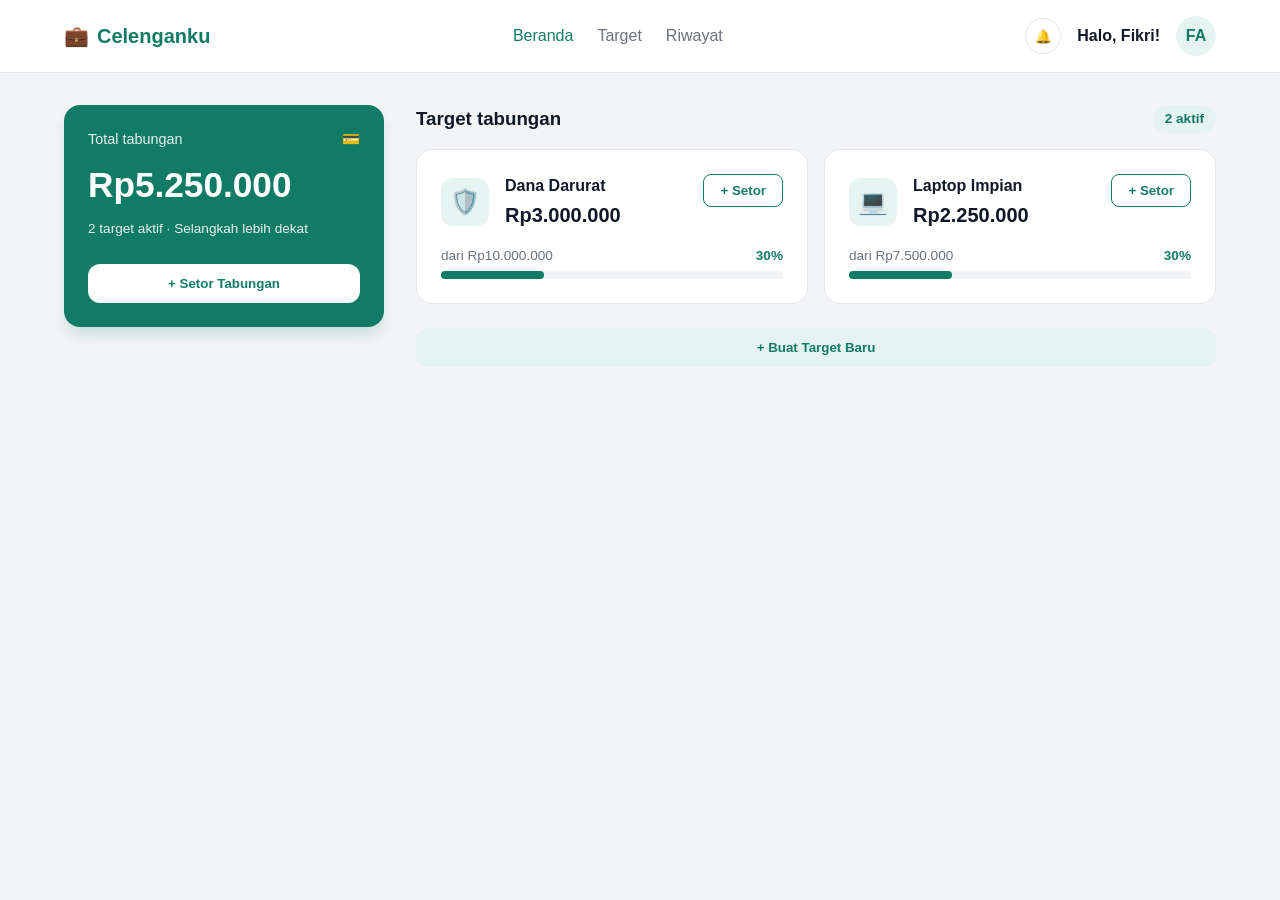
==== index.html @ ca9ba254 "first commit celenganku" ====
<!DOCTYPE html>
<html lang="id">
<head>
    <meta charset="UTF-8">
    <meta name="viewport" content="width=device-width, initial-scale=1.0">
    <title>Celenganku Dashboard</title>
    <link rel="stylesheet" href="style.css">
</head>
<body>
    <!-- TOP NAVIGATION -->
    <header class="web-header">
        <div class="header-container">
            <div class="brand">
                <span class="logo-icon">💼</span>
                <span class="app-title">Celenganku</span>
            </div>
            
            <nav class="top-nav">
                <a href="#" class="nav-item active">Beranda</a>
                <a href="#" class="nav-item">Target</a>
                <a href="riwayat.html" class="nav-item">Riwayat</a>
            </nav>

            <div class="user-profile">
                <button class="icon-btn" aria-label="Notifikasi">🔔</button>
                <div class="user-info">
                    <span class="greeting">Halo, Fikri!</span>
                </div>
                <div class="avatar">FA</div>
            </div>
        </div>
    </header>

    <!-- MAIN DASHBOARD CONTENT -->
    <main class="dashboard-container">
        <!-- Kolom Kiri: Ringkasan -->
        <aside class="dashboard-sidebar">
            <section class="total-balance-card">
                <div class="card-header">
                    <p>Total tabungan</p>
                    <span>💳</span>
                </div>
                <h2 id="total-balance">Rp5.250.000</h2>
                <p class="subtitle">2 target aktif · Selangkah lebih dekat</p>
                <button class="btn-light" onclick="openSetorModal('Dana Umum', 0)">+ Setor Tabungan</button>
            </section>
        </aside>

        <!-- Kolom Kanan: Daftar Target -->
        <section class="dashboard-content">
            <div class="section-heading">
                <h3>Target tabungan</h3>
                <span class="badge">2 aktif</span>
            </div>

            <div class="targets-grid">
                <!-- Target 1: Dana Darurat -->
                <article class="target-card">
                    <div class="target-header">
                        <div class="target-info">
                            <div class="target-icon">🛡️</div>
                            <div class="target-details">
                                <h4>Dana Darurat</h4>
                                <p class="target-amount" id="darurat-amount">Rp3.000.000</p>
                            </div>
                        </div>
                        <button class="btn-secondary-outline" onclick="openSetorModal('Dana Darurat', 3000000)">+ Setor</button>
                    </div>
                    
                    <div class="progress-section">
                        <div class="progress-stats">
                            <span class="muted">dari Rp10.000.000</span>
                            <span class="percent" id="darurat-percent">30%</span>
                        </div>
                        <div class="progress-bar-container">
                            <div class="progress-fill" id="darurat-progress" style="width: 30%;"></div>
                        </div>
                    </div>
                </article>

                <!-- Target 2: Laptop Impian -->
                <article class="target-card">
                    <div class="target-header">
                        <div class="target-info">
                            <div class="target-icon">💻</div>
                            <div class="target-details">
                                <h4>Laptop Impian</h4>
                                <p class="target-amount">Rp2.250.000</p>
                            </div>
                        </div>
                        <button class="btn-secondary-outline">+ Setor</button>
                    </div>
                    
                    <div class="progress-section">
                        <div class="progress-stats">
                            <span class="muted">dari Rp7.500.000</span>
                            <span class="percent">30%</span>
                        </div>
                        <div class="progress-bar-container">
                            <div class="progress-fill" style="width: 30%;"></div>
                        </div>
                    </div>
                </article>
            </div>
            
            <button class="btn-secondary btn-block mt-lg">+ Buat Target Baru</button>
        </section>
    </main>

    <!-- MODAL FORM SETOR (Desktop Centered) -->
    <dialog id="modal-setor" class="modal">
        <div class="modal-content">
            <header class="modal-header">
                <h3>Detail Setoran</h3>
                <button class="btn-close" onclick="closeSetorModal()">✕</button>
            </header>
            
            <div class="form-group">
                <label>Nominal setoran</label>
                <div class="input-currency">
                    <span>Rp</span>
                    <input type="number" id="input-nominal" placeholder="0" min="10000">
                </div>
                <small>Minimal setoran Rp10.000</small>
            </div>

            <div class="quick-amounts">
                <button class="btn-chip" onclick="setNominal(50000)">Rp50.000</button>
                <button class="btn-chip" onclick="setNominal(100000)">Rp100.000</button>
                <button class="btn-chip" onclick="setNominal(250000)">Rp250.000</button>
            </div>

            <div class="preview-box">
                <h4>Pratinjau setoran</h4>
                <div class="preview-row"><span>Tujuan</span> <strong id="preview-tujuan">Dana Darurat</strong></div>
                <div class="preview-row"><span>Nominal setoran</span> <strong id="preview-nominal" class="text-green">Rp0</strong></div>
                <div class="preview-row"><span>Saldo setelah setoran</span> <strong id="preview-saldo">Rp3.000.000</strong></div>
            </div>

            <button class="btn-primary btn-block" id="btn-konfirmasi" disabled onclick="konfirmasiSetoran()">Konfirmasi Setoran</button>
        </div>
    </dialog>

    <!-- MODAL SUKSES -->
    <dialog id="modal-sukses" class="modal">
        <div class="modal-content success-content">
            <div class="success-icon">✔️</div>
            <h2>Setoran berhasil</h2>
            <p id="success-desc" class="muted mt-sm">Rp100.000 ditambahkan ke Dana Darurat</p>
            
            <div class="success-card">
                <p>Tabungan Dana Darurat sekarang</p>
                <h3 id="success-new-balance">Rp3.100.000</h3>
            </div>
            
            <button class="btn-primary btn-block" onclick="tutupSukses()">Tutup & Kembali</button>
        </div>
    </dialog>

    <script src="script.js"></script>
</body>
</html>
---- style.css ----
:root {
    /* Colors */
    --color-primary: #117B66;
    --color-primary-dark: #0e6352;
    --color-primary-light: #e6f4f1;
    --color-bg: #f3f4f6;
    --color-surface: #ffffff;
    --color-text-main: #111827;
    --color-text-muted: #6b7280;
    --color-border: #e5e7eb;
    
    /* Spacing */
    --space-xs: 4px;
    --space-sm: 8px;
    --space-md: 16px;
    --space-lg: 24px;
    --space-xl: 32px;
    
    /* Border Radius */
    --radius-sm: 8px;
    --radius-md: 12px;
    --radius-lg: 16px;
}

* {
    box-sizing: border-box;
    margin: 0;
    padding: 0;
    font-family: -apple-system, BlinkMacSystemFont, "Segoe UI", Roboto, Helvetica, Arial, sans-serif;
}

body {
    background-color: var(--color-bg);
    color: var(--color-text-main);
    line-height: 1.5;
}

.mt-sm { margin-top: var(--space-sm); }
.mt-lg { margin-top: var(--space-lg); }

/* Top Header */
.web-header {
    background-color: var(--color-surface);
    border-bottom: 1px solid var(--color-border);
    position: sticky;
    top: 0;
    z-index: 100;
}

.header-container {
    max-width: 1200px;
    margin: 0 auto;
    padding: var(--space-md) var(--space-lg);
    display: flex;
    justify-content: space-between;
    align-items: center;
}

.brand {
    display: flex;
    align-items: center;
    gap: var(--space-sm);
    font-size: 1.25rem;
    font-weight: bold;
    color: var(--color-primary);
}

.top-nav {
    display: flex;
    gap: var(--space-lg);
}

.nav-item {
    text-decoration: none;
    color: var(--color-text-muted);
    font-weight: 500;
    transition: color 0.2s;
}

.nav-item:hover, .nav-item.active {
    color: var(--color-primary);
}

.user-profile {
    display: flex;
    align-items: center;
    gap: var(--space-md);
}

.icon-btn {
    background: none;
    border: 1px solid var(--color-border);
    border-radius: 50%;
    width: 36px;
    height: 36px;
    cursor: pointer;
}

.avatar {
    background-color: var(--color-primary-light);
    color: var(--color-primary);
    font-weight: bold;
    width: 40px;
    height: 40px;
    border-radius: 50%;
    display: flex;
    align-items: center;
    justify-content: center;
}

.greeting { font-weight: 600; }

/* Main Dashboard Layout */
.dashboard-container {
    max-width: 1200px;
    margin: var(--space-xl) auto;
    padding: 0 var(--space-lg);
    display: grid;
    grid-template-columns: 320px 1fr;
    gap: var(--space-xl);
}

/* Sidebar / Total Card */
.total-balance-card {
    background-color: var(--color-primary);
    color: white;
    padding: var(--space-lg);
    border-radius: var(--radius-lg);
    box-shadow: 0 10px 15px -3px rgba(17, 123, 102, 0.2);
}

.card-header { display: flex; justify-content: space-between; font-size: 0.9rem; opacity: 0.9; }
.total-balance-card h2 { font-size: 2.2rem; margin: var(--space-sm) 0; }
.subtitle { font-size: 0.85rem; opacity: 0.9; margin-bottom: var(--space-lg); }

.btn-light {
    width: 100%;
    padding: 12px;
    border: none;
    border-radius: var(--radius-md);
    background: white;
    color: var(--color-primary);
    font-weight: 600;
    cursor: pointer;
    transition: background 0.2s;
}
.btn-light:hover { background: var(--color-bg); }

/* Main Content / Targets */
.section-heading {
    display: flex;
    justify-content: space-between;
    align-items: center;
    margin-bottom: var(--space-md);
}

.badge {
    background: var(--color-primary-light);
    color: var(--color-primary);
    padding: 4px 12px;
    border-radius: 20px;
    font-size: 0.85rem;
    font-weight: 600;
}

.targets-grid {
    display: grid;
    grid-template-columns: repeat(auto-fill, minmax(350px, 1fr));
    gap: var(--space-md);
}

.target-card {
    background: var(--color-surface);
    border: 1px solid var(--color-border);
    border-radius: var(--radius-lg);
    padding: var(--space-lg);
    transition: transform 0.2s, box-shadow 0.2s;
}

.target-card:hover {
    transform: translateY(-2px);
    box-shadow: 0 4px 6px -1px rgba(0, 0, 0, 0.05);
}

.target-header {
    display: flex;
    justify-content: space-between;
    align-items: flex-start;
    margin-bottom: var(--space-md);
}

.target-info { display: flex; gap: var(--space-md); align-items: center; }
.target-icon {
    background: var(--color-primary-light);
    width: 48px;
    height: 48px;
    border-radius: var(--radius-md);
    display: flex;
    align-items: center;
    justify-content: center;
    font-size: 1.5rem;
}

.target-amount { font-size: 1.25rem; font-weight: bold; margin-top: 2px; }
.progress-section { margin-top: auto; }
.progress-bar-container { background: var(--color-bg); height: 8px; border-radius: 4px; margin-top: var(--space-xs); }
.progress-fill { background: var(--color-primary); height: 100%; border-radius: 4px; transition: width 0.4s ease; }
.progress-stats { display: flex; justify-content: space-between; font-size: 0.85rem; }
.muted { color: var(--color-text-muted); }
.percent { color: var(--color-primary); font-weight: bold; }

/* Buttons */
.btn-secondary { width: 100%; padding: 12px; border: none; border-radius: var(--radius-md); background: var(--color-primary-light); color: var(--color-primary); font-weight: 600; cursor: pointer; }
.btn-secondary-outline { padding: 8px 16px; border: 1px solid var(--color-primary); border-radius: var(--radius-sm); background: transparent; color: var(--color-primary); font-weight: 600; cursor: pointer; }
.btn-secondary-outline:hover { background: var(--color-primary-light); }
.btn-primary { width: 100%; padding: 14px; border: none; border-radius: var(--radius-md); background: var(--color-primary); color: white; font-weight: 600; cursor: pointer; transition: background 0.2s; }
.btn-primary:hover:not(:disabled) { background: var(--color-primary-dark); }
.btn-primary:disabled { background: #9ca3af; cursor: not-allowed; opacity: 0.7; }
.btn-block { width: 100%; }

/* Modal (Web Centered) */
.modal {
    border: none;
    background: rgba(0,0,0,0.5);
    width: 100%;
    height: 100%;
    position: fixed;
    top: 0;
    left: 0;
    display: none;
    align-items: center;
    justify-content: center;
    z-index: 1000;
}

.modal[open] { display: flex; }

.modal-content {
    background: var(--color-surface);
    width: 100%;
    max-width: 480px;
    border-radius: var(--radius-lg);
    padding: var(--space-xl);
    box-shadow: 0 20px 25px -5px rgba(0, 0, 0, 0.1);
    animation: popIn 0.3s cubic-bezier(0.16, 1, 0.3, 1);
}

.modal-header { display: flex; justify-content: space-between; align-items: center; margin-bottom: var(--space-xl); }
.btn-close { background: none; border: none; font-size: 1.25rem; color: var(--color-text-muted); cursor: pointer; padding: 4px; }
.btn-close:hover { color: var(--color-text-main); }

/* Form inputs */
.form-group { margin-bottom: var(--space-md); }
.form-group label { font-size: 0.9rem; font-weight: 600; display: block; margin-bottom: var(--space-xs); }
.input-currency { display: flex; align-items: center; border: 2px solid var(--color-border); border-radius: var(--radius-md); padding: 12px 16px; margin-bottom: var(--space-xs); transition: border-color 0.2s; }
.input-currency:focus-within { border-color: var(--color-primary); }
.input-currency input { border: none; outline: none; font-size: 1.2rem; font-weight: bold; width: 100%; margin-left: var(--space-sm); }
.quick-amounts { display: flex; flex-wrap: wrap; gap: var(--space-sm); margin: var(--space-md) 0 var(--space-lg); }
.btn-chip { padding: 8px 16px; border: 1px solid var(--color-border); background: var(--color-surface); border-radius: 20px; cursor: pointer; color: var(--color-text-muted); font-weight: 500; transition: all 0.2s; }
.btn-chip:hover { border-color: var(--color-text-muted); }
.btn-chip.active { border-color: var(--color-primary); color: var(--color-primary); background: var(--color-primary-light); }

.preview-box { background: var(--color-bg); padding: var(--space-md); border-radius: var(--radius-md); margin-bottom: var(--space-xl); }
.preview-row { display: flex; justify-content: space-between; margin-bottom: var(--space-sm); font-size: 0.9rem; }
.preview-row:last-child { margin-bottom: 0; padding-top: var(--space-sm); border-top: 1px dashed var(--color-border); }
.text-green { color: var(--color-primary); }

/* Success Modal Specifics */
.success-content { text-align: center; }
.success-icon { background: var(--color-primary); color: white; width: 80px; height: 80px; border-radius: 50%; display: flex; align-items: center; justify-content: center; font-size: 2.5rem; margin: 0 auto var(--space-lg); }
.success-card { background: var(--color-primary-light); padding: var(--space-lg); border-radius: var(--radius-md); margin: var(--space-xl) 0; border: 1px solid rgba(17, 123, 102, 0.2); }
.success-card h3 { color: var(--color-primary); font-size: 1.8rem; margin-top: var(--space-xs); }

@keyframes popIn {
    from { transform: scale(0.95); opacity: 0; }
    to { transform: scale(1); opacity: 1; }
}

/* Responsiveness */
@media (max-width: 860px) {
    .dashboard-container { grid-template-columns: 1fr; }
    .top-nav { display: none; } /* Pada mobile web sesungguhnya, ini diganti hamburger menu */
}
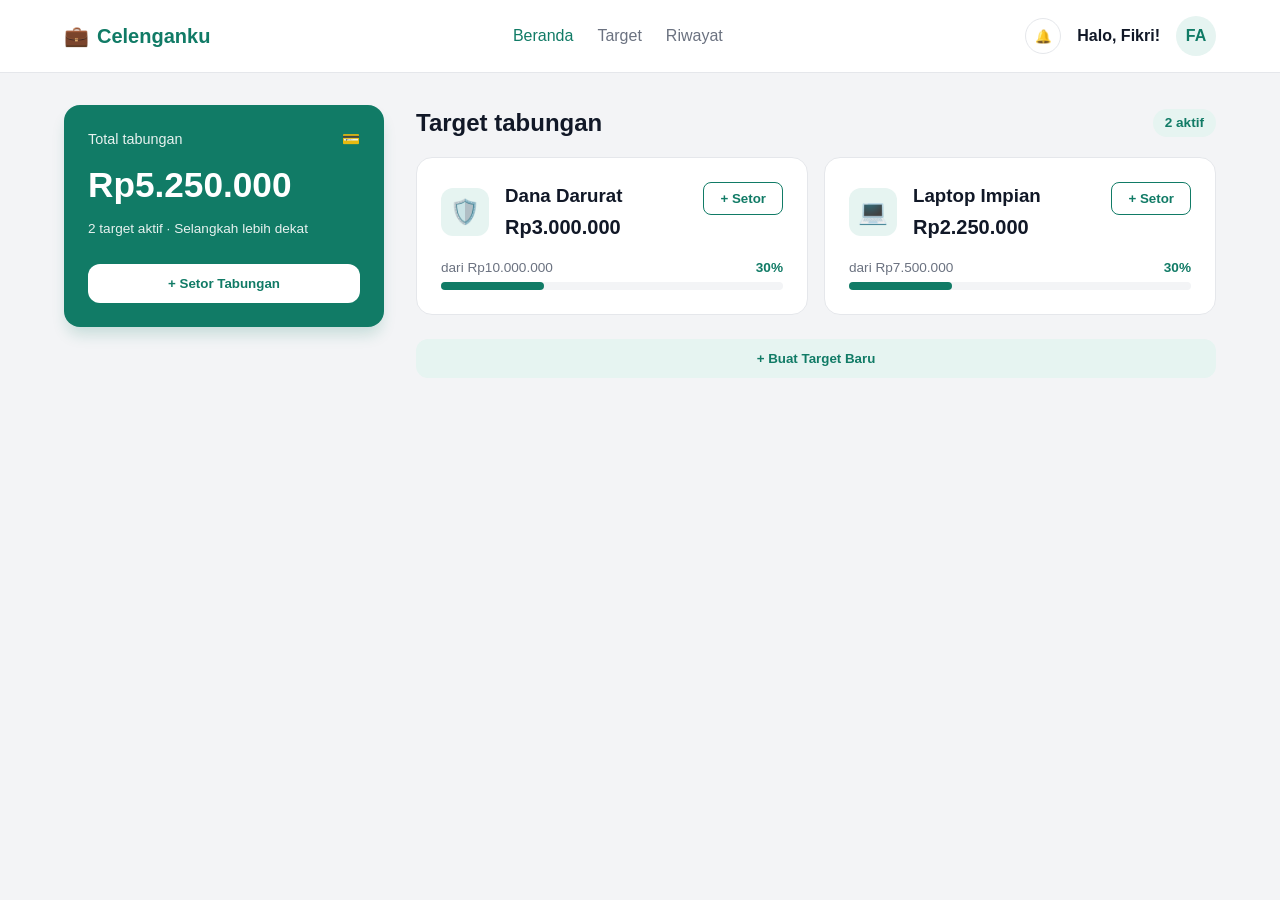
==== commit 29873736: "revisi 1" ====
--- a/index.html
+++ b/index.html
@@ -12,7 +12,7 @@
         <div class="header-container">
             <div class="brand">
                 <span class="logo-icon">💼</span>
-                <span class="app-title">Celenganku</span>
+                <h1 class="app-title" style="font-size: inherit; font-weight: inherit; margin: 0;">Celenganku</h1>
             </div>
             
             <nav class="top-nav">
@@ -42,14 +42,14 @@
                 </div>
                 <h2 id="total-balance">Rp5.250.000</h2>
                 <p class="subtitle">2 target aktif · Selangkah lebih dekat</p>
-                <button class="btn-light" onclick="openSetorModal('Dana Umum', 0)">+ Setor Tabungan</button>
+                <button class="btn-light" id="btn-setor-umum">+ Setor Tabungan</button>
             </section>
         </aside>
 
         <!-- Kolom Kanan: Daftar Target -->
         <section class="dashboard-content">
             <div class="section-heading">
-                <h3>Target tabungan</h3>
+                <h2>Target tabungan</h2>
                 <span class="badge">2 aktif</span>
             </div>
 
@@ -60,11 +60,11 @@
                         <div class="target-info">
                             <div class="target-icon">🛡️</div>
                             <div class="target-details">
-                                <h4>Dana Darurat</h4>
+                                <h3>Dana Darurat</h3>
                                 <p class="target-amount" id="darurat-amount">Rp3.000.000</p>
                             </div>
                         </div>
-                        <button class="btn-secondary-outline" onclick="openSetorModal('Dana Darurat', 3000000)">+ Setor</button>
+                        <button class="btn-secondary-outline" id="btn-setor-darurat">+ Setor</button>
                     </div>
                     
                     <div class="progress-section">
@@ -84,7 +84,7 @@
                         <div class="target-info">
                             <div class="target-icon">💻</div>
                             <div class="target-details">
-                                <h4>Laptop Impian</h4>
+                                <h3>Laptop Impian</h3>
                                 <p class="target-amount">Rp2.250.000</p>
                             </div>
                         </div>
@@ -111,12 +111,12 @@
     <dialog id="modal-setor" class="modal">
         <div class="modal-content">
             <header class="modal-header">
-                <h3>Detail Setoran</h3>
-                <button class="btn-close" onclick="closeSetorModal()">✕</button>
+                <h2>Detail Setoran</h2>
+                <button class="btn-close" id="btn-close-modal">✕</button>
             </header>
             
             <div class="form-group">
-                <label>Nominal setoran</label>
+                <label for="input-nominal">Nominal setoran</label>
                 <div class="input-currency">
                     <span>Rp</span>
                     <input type="number" id="input-nominal" placeholder="0" min="10000">
@@ -125,19 +125,19 @@
             </div>
 
             <div class="quick-amounts">
-                <button class="btn-chip" onclick="setNominal(50000)">Rp50.000</button>
-                <button class="btn-chip" onclick="setNominal(100000)">Rp100.000</button>
-                <button class="btn-chip" onclick="setNominal(250000)">Rp250.000</button>
+                <button class="btn-chip" data-nominal="50000">Rp50.000</button>
+                <button class="btn-chip" data-nominal="100000">Rp100.000</button>
+                <button class="btn-chip" data-nominal="250000">Rp250.000</button>
             </div>
 
             <div class="preview-box">
-                <h4>Pratinjau setoran</h4>
+                <h3>Pratinjau setoran</h3>
                 <div class="preview-row"><span>Tujuan</span> <strong id="preview-tujuan">Dana Darurat</strong></div>
                 <div class="preview-row"><span>Nominal setoran</span> <strong id="preview-nominal" class="text-green">Rp0</strong></div>
                 <div class="preview-row"><span>Saldo setelah setoran</span> <strong id="preview-saldo">Rp3.000.000</strong></div>
             </div>
 
-            <button class="btn-primary btn-block" id="btn-konfirmasi" disabled onclick="konfirmasiSetoran()">Konfirmasi Setoran</button>
+            <button class="btn-primary btn-block" id="btn-konfirmasi" disabled>Konfirmasi Setoran</button>
         </div>
     </dialog>
 
@@ -153,7 +153,7 @@
                 <h3 id="success-new-balance">Rp3.100.000</h3>
             </div>
             
-            <button class="btn-primary btn-block" onclick="tutupSukses()">Tutup & Kembali</button>
+            <button class="btn-primary btn-block" id="btn-tutup-sukses">Tutup & Kembali</button>
         </div>
     </dialog>
 
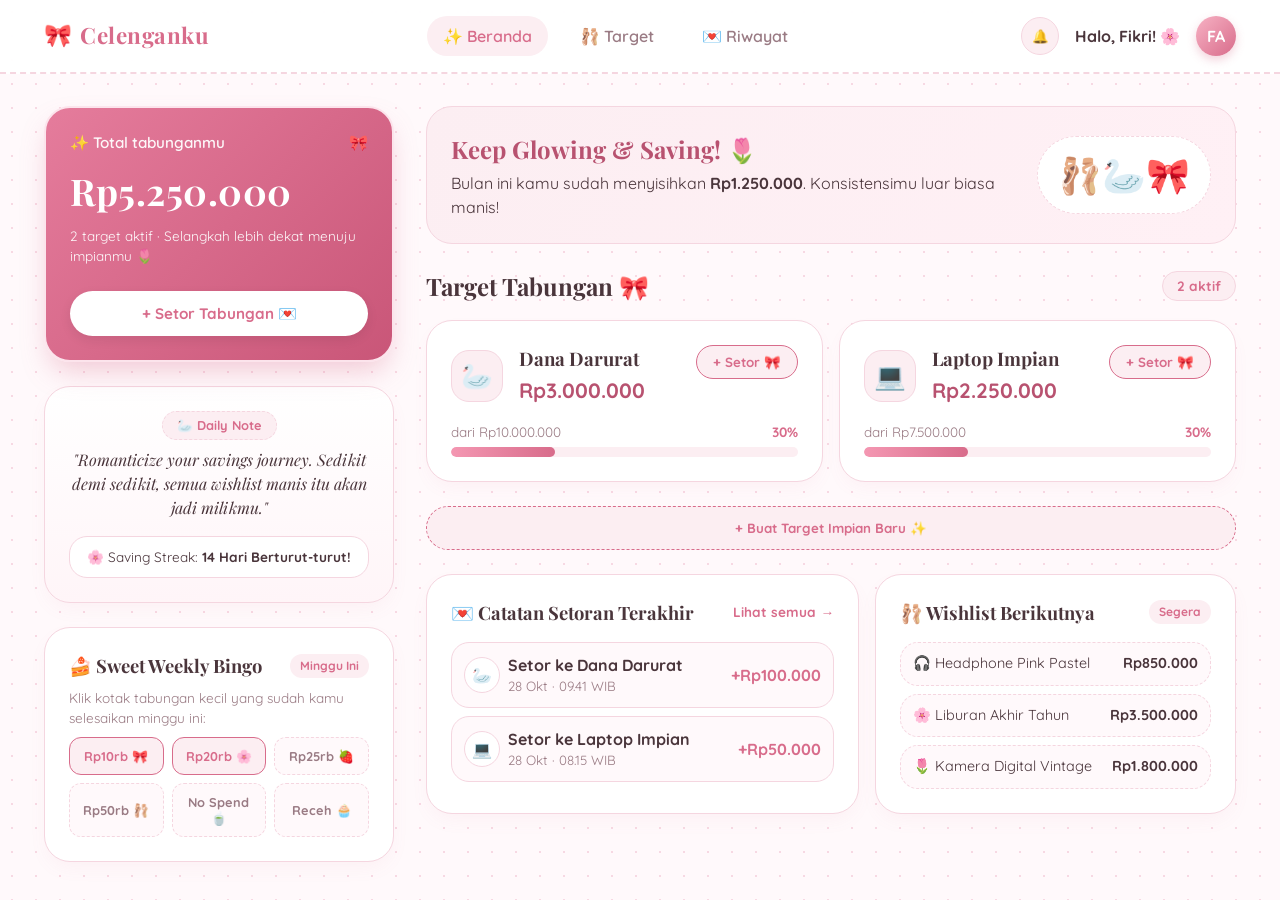
==== commit 0307ece5: "redesign old to coquette design!!!" ====
--- a/index.html
+++ b/index.html
@@ -3,7 +3,9 @@
 <head>
     <meta charset="UTF-8">
     <meta name="viewport" content="width=device-width, initial-scale=1.0">
-    <title>Celenganku Dashboard</title>
+    <title>Celenganku 🎀 Dashboard</title>
+    <!-- Google Fonts untuk nuansa Coquette -->
+    <link href="https://fonts.googleapis.com/css2?family=Playfair+Display:ital,wght@0,600;0,700;1,600&family=Quicksand:wght@500;600;700&display=swap" rel="stylesheet">
     <link rel="stylesheet" href="style.css">
 </head>
 <body>
@@ -11,45 +13,82 @@
     <header class="web-header">
         <div class="header-container">
             <div class="brand">
-                <span class="logo-icon">💼</span>
-                <h1 class="app-title" style="font-size: inherit; font-weight: inherit; margin: 0;">Celenganku</h1>
-            </div>
-            
-            <nav class="top-nav">
-                <a href="#" class="nav-item active">Beranda</a>
-                <a href="#" class="nav-item">Target</a>
-                <a href="riwayat.html" class="nav-item">Riwayat</a>
+                <span class="logo-icon">🎀</span>
+                <h1 class="app-title">Celenganku</h1>
+            </div>
+            
+            <nav class="top-nav" id="top-nav">
+                <a href="index.html" class="nav-item active">✨ Beranda</a>
+                <a href="#target-section" class="nav-item">🩰 Target</a>
+                <a href="riwayat.html" class="nav-item">💌 Riwayat</a>
             </nav>
 
             <div class="user-profile">
                 <button class="icon-btn" aria-label="Notifikasi">🔔</button>
                 <div class="user-info">
-                    <span class="greeting">Halo, Fikri!</span>
+                    <span class="greeting">Halo, Fikri! 🌸</span>
                 </div>
                 <div class="avatar">FA</div>
+                <button class="hamburger-btn" id="btn-hamburger" aria-label="Buka Menu">☰</button>
             </div>
         </div>
     </header>
 
     <!-- MAIN DASHBOARD CONTENT -->
     <main class="dashboard-container">
-        <!-- Kolom Kiri: Ringkasan -->
+        <!-- Kolom Kiri: Ringkasan, Afirmasi & Tantangan -->
         <aside class="dashboard-sidebar">
+            <!-- Kartu Saldo Utama -->
             <section class="total-balance-card">
                 <div class="card-header">
-                    <p>Total tabungan</p>
-                    <span>💳</span>
+                    <p>✨ Total tabunganmu</p>
+                    <span>🎀</span>
                 </div>
                 <h2 id="total-balance">Rp5.250.000</h2>
-                <p class="subtitle">2 target aktif · Selangkah lebih dekat</p>
-                <button class="btn-light" id="btn-setor-umum">+ Setor Tabungan</button>
+                <p class="subtitle">2 target aktif · Selangkah lebih dekat menuju impianmu 🌷</p>
+                <button class="btn-light" id="btn-setor-umum">+ Setor Tabungan 💌</button>
+            </section>
+
+            <!-- Kartu Afirmasi Harian (Mengisi ruang kosong di sidebar) -->
+            <section class="coquette-widget quote-widget">
+                <div class="widget-ribbon">🦢 Daily Note</div>
+                <p class="quote-text">"Romanticize your savings journey. Sedikit demi sedikit, semua wishlist manis itu akan jadi milikmu."</p>
+                <div class="streak-badge">
+                    <span>🌸 Saving Streak: <strong>14 Hari Berturut-turut!</strong></span>
+                </div>
+            </section>
+
+            <!-- Mini Savings Challenge Interaktif -->
+            <section class="coquette-widget challenge-widget">
+                <div class="widget-header">
+                    <h3>🍰 Sweet Weekly Bingo</h3>
+                    <span class="badge-mini">Minggu Ini</span>
+                </div>
+                <p class="muted small-text">Klik kotak tabungan kecil yang sudah kamu selesaikan minggu ini:</p>
+                <div class="bingo-grid">
+                    <button class="bingo-box done">Rp10rb 🎀</button>
+                    <button class="bingo-box done">Rp20rb 🌸</button>
+                    <button class="bingo-box">Rp25rb 🍓</button>
+                    <button class="bingo-box">Rp50rb 🩰</button>
+                    <button class="bingo-box">No Spend 🍵</button>
+                    <button class="bingo-box">Receh 🧁</button>
+                </div>
             </section>
         </aside>
 
-        <!-- Kolom Kanan: Daftar Target -->
-        <section class="dashboard-content">
+        <!-- Kolom Kanan: Banner, Daftar Target, Aktivitas & Wishlist -->
+        <section class="dashboard-content" id="target-section">
+            <!-- Banner Sambutan Manis -->
+            <div class="welcome-banner">
+                <div class="banner-text">
+                    <h2>Keep Glowing & Saving! 🌷</h2>
+                    <p>Bulan ini kamu sudah menyisihkan <strong>Rp1.250.000</strong>. Konsistensimu luar biasa manis!</p>
+                </div>
+                <div class="banner-illustration">🩰🦢🎀</div>
+            </div>
+
             <div class="section-heading">
-                <h2>Target tabungan</h2>
+                <h2>Target Tabungan 🎀</h2>
                 <span class="badge">2 aktif</span>
             </div>
 
@@ -58,13 +97,13 @@
                 <article class="target-card">
                     <div class="target-header">
                         <div class="target-info">
-                            <div class="target-icon">🛡️</div>
+                            <div class="target-icon">🦢</div>
                             <div class="target-details">
                                 <h3>Dana Darurat</h3>
                                 <p class="target-amount" id="darurat-amount">Rp3.000.000</p>
                             </div>
                         </div>
-                        <button class="btn-secondary-outline" id="btn-setor-darurat">+ Setor</button>
+                        <button class="btn-secondary-outline" id="btn-setor-darurat">+ Setor 🎀</button>
                     </div>
                     
                     <div class="progress-section">
@@ -85,43 +124,98 @@
                             <div class="target-icon">💻</div>
                             <div class="target-details">
                                 <h3>Laptop Impian</h3>
-                                <p class="target-amount">Rp2.250.000</p>
-                            </div>
-                        </div>
-                        <button class="btn-secondary-outline">+ Setor</button>
+                                <p class="target-amount" id="laptop-amount">Rp2.250.000</p>
+                            </div>
+                        </div>
+                        <button class="btn-secondary-outline" id="btn-setor-laptop">+ Setor 🎀</button>
                     </div>
                     
                     <div class="progress-section">
                         <div class="progress-stats">
                             <span class="muted">dari Rp7.500.000</span>
-                            <span class="percent">30%</span>
+                            <span class="percent" id="laptop-percent">30%</span>
                         </div>
                         <div class="progress-bar-container">
-                            <div class="progress-fill" style="width: 30%;"></div>
+                            <div class="progress-fill" id="laptop-progress" style="width: 30%;"></div>
                         </div>
                     </div>
                 </article>
             </div>
             
-            <button class="btn-secondary btn-block mt-lg">+ Buat Target Baru</button>
+            <button class="btn-secondary btn-block mt-lg">+ Buat Target Impian Baru ✨</button>
+
+            <!-- Bagian Tambahan agar Layar Lebar Penuh & Estetik -->
+            <div class="bottom-widgets-grid mt-lg">
+                <!-- Widget Kiri: Aktivitas Terakhir -->
+                <div class="coquette-widget">
+                    <div class="widget-header">
+                        <h3>💌 Catatan Setoran Terakhir</h3>
+                        <a href="riwayat.html" class="link-cute">Lihat semua →</a>
+                    </div>
+                    <div class="mini-trx-list" id="recent-trx-list">
+                        <div class="mini-trx-item">
+                            <div class="mini-trx-left">
+                                <span class="mini-icon">🦢</span>
+                                <div>
+                                    <strong>Setor ke Dana Darurat</strong>
+                                    <small class="muted">28 Okt · 09.41 WIB</small>
+                                </div>
+                            </div>
+                            <span class="amount-plus">+Rp100.000</span>
+                        </div>
+                        <div class="mini-trx-item">
+                            <div class="mini-trx-left">
+                                <span class="mini-icon">💻</span>
+                                <div>
+                                    <strong>Setor ke Laptop Impian</strong>
+                                    <small class="muted">28 Okt · 08.15 WIB</small>
+                                </div>
+                            </div>
+                            <span class="amount-plus">+Rp50.000</span>
+                        </div>
+                    </div>
+                </div>
+
+                <!-- Widget Kanan: Future Wishlist -->
+                <div class="coquette-widget">
+                    <div class="widget-header">
+                        <h3>🩰 Wishlist Berikutnya</h3>
+                        <span class="badge-mini">Segera</span>
+                    </div>
+                    <div class="wishlist-items">
+                        <div class="wishlist-row">
+                            <span>🎧 Headphone Pink Pastel</span>
+                            <strong>Rp850.000</strong>
+                        </div>
+                        <div class="wishlist-row">
+                            <span>🌸 Liburan Akhir Tahun</span>
+                            <strong>Rp3.500.000</strong>
+                        </div>
+                        <div class="wishlist-row">
+                            <span>🌷 Kamera Digital Vintage</span>
+                            <strong>Rp1.800.000</strong>
+                        </div>
+                    </div>
+                </div>
+            </div>
         </section>
     </main>
 
-    <!-- MODAL FORM SETOR (Desktop Centered) -->
+    <!-- MODAL FORM SETOR -->
     <dialog id="modal-setor" class="modal">
         <div class="modal-content">
             <header class="modal-header">
-                <h2>Detail Setoran</h2>
+                <h2>🎀 Detail Setoran</h2>
                 <button class="btn-close" id="btn-close-modal">✕</button>
             </header>
             
             <div class="form-group">
-                <label for="input-nominal">Nominal setoran</label>
+                <label for="input-nominal">Nominal setoran manis hari ini</label>
                 <div class="input-currency">
                     <span>Rp</span>
                     <input type="number" id="input-nominal" placeholder="0" min="10000">
                 </div>
-                <small>Minimal setoran Rp10.000</small>
+                <small class="muted">Minimal setoran Rp10.000 🌸</small>
             </div>
 
             <div class="quick-amounts">
@@ -131,29 +225,29 @@
             </div>
 
             <div class="preview-box">
-                <h3>Pratinjau setoran</h3>
+                <h3>✨ Pratinjau Setoran</h3>
                 <div class="preview-row"><span>Tujuan</span> <strong id="preview-tujuan">Dana Darurat</strong></div>
-                <div class="preview-row"><span>Nominal setoran</span> <strong id="preview-nominal" class="text-green">Rp0</strong></div>
-                <div class="preview-row"><span>Saldo setelah setoran</span> <strong id="preview-saldo">Rp3.000.000</strong></div>
-            </div>
-
-            <button class="btn-primary btn-block" id="btn-konfirmasi" disabled>Konfirmasi Setoran</button>
+                <div class="preview-row"><span>Nominal setoran</span> <strong id="preview-nominal" class="text-pink">Rp0</strong></div>
+                <div class="preview-row"><span>Saldo target setelah setoran</span> <strong id="preview-saldo">Rp3.000.000</strong></div>
+            </div>
+
+            <button class="btn-primary btn-block" id="btn-konfirmasi" disabled>Konfirmasi Setoran 💌</button>
         </div>
     </dialog>
 
     <!-- MODAL SUKSES -->
     <dialog id="modal-sukses" class="modal">
         <div class="modal-content success-content">
-            <div class="success-icon">✔️</div>
-            <h2>Setoran berhasil</h2>
+            <div class="success-icon">🎀</div>
+            <h2>Yeay! Setoran Berhasil ✨</h2>
             <p id="success-desc" class="muted mt-sm">Rp100.000 ditambahkan ke Dana Darurat</p>
             
             <div class="success-card">
-                <p>Tabungan Dana Darurat sekarang</p>
+                <p id="success-label">Tabunganmu sekarang</p>
                 <h3 id="success-new-balance">Rp3.100.000</h3>
             </div>
             
-            <button class="btn-primary btn-block" id="btn-tutup-sukses">Tutup & Kembali</button>
+            <button class="btn-primary btn-block" id="btn-tutup-sukses">Tutup & Kembali 🌸</button>
         </div>
     </dialog>
 
--- a/style.css
+++ b/style.css
@@ -1,13 +1,13 @@
 :root {
-    /* Colors */
-    --color-primary: #117B66;
-    --color-primary-dark: #0e6352;
-    --color-primary-light: #e6f4f1;
-    --color-bg: #f3f4f6;
+    /* Coquette Pastel Color Palette */
+    --color-primary: #d86c8b;        /* Rose Pink */
+    --color-primary-dark: #b85270;   /* Deeper Rose */
+    --color-primary-light: #fceef2;  /* Soft Blush Pink */
+    --color-bg: #fff9fb;             /* Pearl Cream Pinkish */
     --color-surface: #ffffff;
-    --color-text-main: #111827;
-    --color-text-muted: #6b7280;
-    --color-border: #e5e7eb;
+    --color-text-main: #4a353b;      /* Warm Cocoa Brown */
+    --color-text-muted: #9a7b84;     /* Dusty Mauve */
+    --color-border: #f5d6e0;         /* Pastel Lace Pink */
     
     /* Spacing */
     --space-xs: 4px;
@@ -16,39 +16,47 @@
     --space-lg: 24px;
     --space-xl: 32px;
     
-    /* Border Radius */
-    --radius-sm: 8px;
-    --radius-md: 12px;
-    --radius-lg: 16px;
+    /* Border Radius (Lebih membulat agar menggemaskan) */
+    --radius-sm: 12px;
+    --radius-md: 18px;
+    --radius-lg: 26px;
 }
 
 * {
     box-sizing: border-box;
     margin: 0;
     padding: 0;
-    font-family: -apple-system, BlinkMacSystemFont, "Segoe UI", Roboto, Helvetica, Arial, sans-serif;
+    font-family: 'Quicksand', -apple-system, BlinkMacSystemFont, sans-serif;
+}
+
+h1, h2, h3, .serif-title {
+    font-family: 'Playfair Display', Georgia, serif;
 }
 
 body {
     background-color: var(--color-bg);
+    background-image: radial-gradient(#f7d9e3 1.2px, transparent 1.2px);
+    background-size: 24px 24px;
     color: var(--color-text-main);
     line-height: 1.5;
 }
 
 .mt-sm { margin-top: var(--space-sm); }
 .mt-lg { margin-top: var(--space-lg); }
+.small-text { font-size: 0.85rem; margin-bottom: var(--space-sm); }
 
 /* Top Header */
 .web-header {
-    background-color: var(--color-surface);
-    border-bottom: 1px solid var(--color-border);
+    background-color: rgba(255, 255, 255, 0.9);
+    backdrop-filter: blur(10px);
+    border-bottom: 2px dashed var(--color-border);
     position: sticky;
     top: 0;
     z-index: 100;
 }
 
 .header-container {
-    max-width: 1200px;
+    max-width: 1240px;
     margin: 0 auto;
     padding: var(--space-md) var(--space-lg);
     display: flex;
@@ -60,25 +68,35 @@
     display: flex;
     align-items: center;
     gap: var(--space-sm);
-    font-size: 1.25rem;
+    font-size: 1.4rem;
     font-weight: bold;
     color: var(--color-primary);
 }
 
+.app-title {
+    font-size: inherit;
+    font-weight: 700;
+    margin: 0;
+    letter-spacing: 0.5px;
+}
+
 .top-nav {
     display: flex;
-    gap: var(--space-lg);
+    gap: var(--space-md);
 }
 
 .nav-item {
     text-decoration: none;
     color: var(--color-text-muted);
-    font-weight: 500;
-    transition: color 0.2s;
+    font-weight: 600;
+    padding: 8px 16px;
+    border-radius: 99px;
+    transition: all 0.25s ease;
 }
 
 .nav-item:hover, .nav-item.active {
     color: var(--color-primary);
+    background-color: var(--color-primary-light);
 }
 
 .user-profile {
@@ -88,17 +106,19 @@
 }
 
 .icon-btn {
-    background: none;
+    background: var(--color-primary-light);
     border: 1px solid var(--color-border);
     border-radius: 50%;
-    width: 36px;
-    height: 36px;
-    cursor: pointer;
-}
+    width: 38px;
+    height: 38px;
+    cursor: pointer;
+    transition: transform 0.2s;
+}
+.icon-btn:hover { transform: scale(1.08); }
 
 .avatar {
-    background-color: var(--color-primary-light);
-    color: var(--color-primary);
+    background: linear-gradient(135deg, #f7b2c4, var(--color-primary));
+    color: white;
     font-weight: bold;
     width: 40px;
     height: 40px;
@@ -106,45 +126,174 @@
     display: flex;
     align-items: center;
     justify-content: center;
-}
-
-.greeting { font-weight: 600; }
+    box-shadow: 0 4px 10px rgba(216, 108, 139, 0.3);
+}
+
+.greeting { font-weight: 700; color: var(--color-text-main); }
 
 /* Main Dashboard Layout */
 .dashboard-container {
-    max-width: 1200px;
+    max-width: 1240px;
     margin: var(--space-xl) auto;
     padding: 0 var(--space-lg);
     display: grid;
-    grid-template-columns: 320px 1fr;
+    grid-template-columns: 350px 1fr;
     gap: var(--space-xl);
+    align-items: start;
+}
+
+.dashboard-sidebar {
+    display: flex;
+    flex-direction: column;
+    gap: var(--space-lg);
 }
 
 /* Sidebar / Total Card */
 .total-balance-card {
-    background-color: var(--color-primary);
+    background: linear-gradient(135deg, #e57c9c 0%, #c95678 100%);
     color: white;
     padding: var(--space-lg);
     border-radius: var(--radius-lg);
-    box-shadow: 0 10px 15px -3px rgba(17, 123, 102, 0.2);
-}
-
-.card-header { display: flex; justify-content: space-between; font-size: 0.9rem; opacity: 0.9; }
-.total-balance-card h2 { font-size: 2.2rem; margin: var(--space-sm) 0; }
-.subtitle { font-size: 0.85rem; opacity: 0.9; margin-bottom: var(--space-lg); }
+    box-shadow: 0 14px 28px -6px rgba(216, 108, 139, 0.35);
+    border: 2px solid #fce4ec;
+    position: relative;
+    overflow: hidden;
+}
+
+.card-header { display: flex; justify-content: space-between; font-size: 0.95rem; opacity: 0.95; font-weight: 600; }
+.total-balance-card h2 { font-size: 2.3rem; margin: var(--space-sm) 0; letter-spacing: 0.5px; }
+.subtitle { font-size: 0.85rem; opacity: 0.95; margin-bottom: var(--space-lg); }
 
 .btn-light {
     width: 100%;
-    padding: 12px;
+    padding: 13px;
     border: none;
+    border-radius: 99px;
+    background: white;
+    color: var(--color-primary);
+    font-weight: 700;
+    font-size: 0.95rem;
+    cursor: pointer;
+    box-shadow: 0 4px 12px rgba(0, 0, 0, 0.08);
+    transition: all 0.2s;
+}
+.btn-light:hover {
+    background: var(--color-primary-light);
+    transform: translateY(-2px);
+}
+
+/* Coquette Extra Widgets */
+.coquette-widget {
+    background: var(--color-surface);
+    border: 1.5px solid var(--color-border);
+    border-radius: var(--radius-lg);
+    padding: var(--space-lg);
+    box-shadow: 0 8px 20px -4px rgba(216, 108, 139, 0.07);
+}
+
+.quote-widget {
+    background: linear-gradient(180deg, #ffffff 0%, #fff5f8 100%);
+    text-align: center;
+}
+
+.widget-ribbon {
+    display: inline-block;
+    background: var(--color-primary-light);
+    color: var(--color-primary);
+    font-weight: 700;
+    font-size: 0.8rem;
+    padding: 4px 14px;
+    border-radius: 99px;
+    margin-bottom: var(--space-sm);
+    border: 1px dashed var(--color-border);
+}
+
+.quote-text {
+    font-family: 'Playfair Display', serif;
+    font-style: italic;
+    font-size: 1rem;
+    color: var(--color-text-main);
+    margin-bottom: var(--space-md);
+}
+
+.streak-badge {
+    background: white;
+    border: 1px solid var(--color-border);
     border-radius: var(--radius-md);
+    padding: 10px;
+    font-size: 0.85rem;
+}
+
+.widget-header {
+    display: flex;
+    justify-content: space-between;
+    align-items: center;
+    margin-bottom: var(--space-sm);
+}
+
+.widget-header h3 { font-size: 1.15rem; }
+
+.badge-mini {
+    background: var(--color-primary-light);
+    color: var(--color-primary);
+    padding: 3px 10px;
+    border-radius: 99px;
+    font-size: 0.75rem;
+    font-weight: 700;
+}
+
+.bingo-grid {
+    display: grid;
+    grid-template-columns: repeat(3, 1fr);
+    gap: var(--space-sm);
+    margin-top: var(--space-sm);
+}
+
+.bingo-box {
+    padding: 10px 6px;
+    border-radius: var(--radius-sm);
+    border: 1.5px dashed var(--color-border);
+    background: var(--color-bg);
+    color: var(--color-text-muted);
+    font-weight: 700;
+    font-size: 0.8rem;
+    cursor: pointer;
+    transition: all 0.2s;
+}
+
+.bingo-box.done, .bingo-box:hover {
+    background: var(--color-primary-light);
+    color: var(--color-primary);
+    border-style: solid;
+    border-color: var(--color-primary);
+}
+
+/* Welcome Banner di Kanan */
+.welcome-banner {
+    background: linear-gradient(120deg, #fceef2 0%, #fff0f5 100%);
+    border: 1.5px solid var(--color-border);
+    border-radius: var(--radius-lg);
+    padding: var(--space-lg);
+    margin-bottom: var(--space-lg);
+    display: flex;
+    justify-content: space-between;
+    align-items: center;
+    gap: var(--space-md);
+}
+
+.banner-text h2 {
+    color: var(--color-primary-dark);
+    margin-bottom: 4px;
+}
+
+.banner-illustration {
+    font-size: 2.2rem;
     background: white;
-    color: var(--color-primary);
-    font-weight: 600;
-    cursor: pointer;
-    transition: background 0.2s;
-}
-.btn-light:hover { background: var(--color-bg); }
+    padding: 12px 20px;
+    border-radius: 99px;
+    border: 1px dashed var(--color-border);
+    white-space: nowrap;
+}
 
 /* Main Content / Targets */
 .section-heading {
@@ -157,29 +306,32 @@
 .badge {
     background: var(--color-primary-light);
     color: var(--color-primary);
-    padding: 4px 12px;
-    border-radius: 20px;
+    border: 1px solid var(--color-border);
+    padding: 4px 14px;
+    border-radius: 99px;
     font-size: 0.85rem;
-    font-weight: 600;
+    font-weight: 700;
 }
 
 .targets-grid {
     display: grid;
-    grid-template-columns: repeat(auto-fill, minmax(350px, 1fr));
+    grid-template-columns: repeat(auto-fill, minmax(320px, 1fr));
     gap: var(--space-md);
 }
 
 .target-card {
     background: var(--color-surface);
-    border: 1px solid var(--color-border);
+    border: 1.5px solid var(--color-border);
     border-radius: var(--radius-lg);
     padding: var(--space-lg);
-    transition: transform 0.2s, box-shadow 0.2s;
+    transition: transform 0.25s, box-shadow 0.25s;
+    box-shadow: 0 8px 20px -6px rgba(216, 108, 139, 0.08);
 }
 
 .target-card:hover {
-    transform: translateY(-2px);
-    box-shadow: 0 4px 6px -1px rgba(0, 0, 0, 0.05);
+    transform: translateY(-4px);
+    box-shadow: 0 14px 24px -6px rgba(216, 108, 139, 0.16);
+    border-color: #ebb6c6;
 }
 
 .target-header {
@@ -192,36 +344,150 @@
 .target-info { display: flex; gap: var(--space-md); align-items: center; }
 .target-icon {
     background: var(--color-primary-light);
-    width: 48px;
-    height: 48px;
-    border-radius: var(--radius-md);
+    border: 1px solid var(--color-border);
+    width: 52px;
+    height: 52px;
+    border-radius: 18px;
     display: flex;
     align-items: center;
     justify-content: center;
-    font-size: 1.5rem;
-}
-
-.target-amount { font-size: 1.25rem; font-weight: bold; margin-top: 2px; }
+    font-size: 1.6rem;
+}
+
+.target-amount { font-size: 1.3rem; font-weight: 700; color: var(--color-primary-dark); margin-top: 2px; }
 .progress-section { margin-top: auto; }
-.progress-bar-container { background: var(--color-bg); height: 8px; border-radius: 4px; margin-top: var(--space-xs); }
-.progress-fill { background: var(--color-primary); height: 100%; border-radius: 4px; transition: width 0.4s ease; }
+.progress-bar-container { background: var(--color-primary-light); height: 10px; border-radius: 99px; margin-top: var(--space-xs); overflow: hidden; }
+.progress-fill { background: linear-gradient(90deg, #f497b2, var(--color-primary)); height: 100%; border-radius: 99px; transition: width 0.4s ease; }
 .progress-stats { display: flex; justify-content: space-between; font-size: 0.85rem; }
 .muted { color: var(--color-text-muted); }
-.percent { color: var(--color-primary); font-weight: bold; }
+.percent { color: var(--color-primary); font-weight: 700; }
+
+/* Bottom Grid (Aktivitas & Wishlist) */
+.bottom-widgets-grid {
+    display: grid;
+    grid-template-columns: 1.2fr 1fr;
+    gap: var(--space-md);
+}
+
+.link-cute {
+    text-decoration: none;
+    color: var(--color-primary);
+    font-size: 0.85rem;
+    font-weight: 700;
+}
+
+.mini-trx-list {
+    display: flex;
+    flex-direction: column;
+    gap: var(--space-sm);
+    margin-top: var(--space-md);
+}
+
+.mini-trx-item {
+    display: flex;
+    justify-content: space-between;
+    align-items: center;
+    padding: 10px 12px;
+    background: var(--color-bg);
+    border-radius: var(--radius-md);
+    border: 1px solid var(--color-border);
+}
+
+.mini-trx-left {
+    display: flex;
+    align-items: center;
+    gap: var(--space-sm);
+}
+
+.mini-trx-left div {
+    display: flex;
+    flex-direction: column;
+}
+
+.mini-icon {
+    width: 36px;
+    height: 36px;
+    background: white;
+    border-radius: 50%;
+    display: flex;
+    align-items: center;
+    justify-content: center;
+    border: 1px solid var(--color-border);
+}
+
+.amount-plus {
+    color: var(--color-primary);
+    font-weight: 700;
+}
+
+.wishlist-items {
+    display: flex;
+    flex-direction: column;
+    gap: var(--space-sm);
+    margin-top: var(--space-md);
+}
+
+.wishlist-row {
+    display: flex;
+    justify-content: space-between;
+    padding: 10px 12px;
+    background: var(--color-bg);
+    border-radius: var(--radius-md);
+    border: 1px dashed var(--color-border);
+    font-size: 0.9rem;
+}
 
 /* Buttons */
-.btn-secondary { width: 100%; padding: 12px; border: none; border-radius: var(--radius-md); background: var(--color-primary-light); color: var(--color-primary); font-weight: 600; cursor: pointer; }
-.btn-secondary-outline { padding: 8px 16px; border: 1px solid var(--color-primary); border-radius: var(--radius-sm); background: transparent; color: var(--color-primary); font-weight: 600; cursor: pointer; }
-.btn-secondary-outline:hover { background: var(--color-primary-light); }
-.btn-primary { width: 100%; padding: 14px; border: none; border-radius: var(--radius-md); background: var(--color-primary); color: white; font-weight: 600; cursor: pointer; transition: background 0.2s; }
-.btn-primary:hover:not(:disabled) { background: var(--color-primary-dark); }
-.btn-primary:disabled { background: #9ca3af; cursor: not-allowed; opacity: 0.7; }
+.btn-secondary {
+    width: 100%;
+    padding: 13px;
+    border: 1.5px dashed var(--color-primary);
+    border-radius: 99px;
+    background: var(--color-primary-light);
+    color: var(--color-primary);
+    font-weight: 700;
+    cursor: pointer;
+    transition: all 0.2s;
+}
+.btn-secondary:hover { background: #f9dce5; }
+
+.btn-secondary-outline {
+    padding: 8px 16px;
+    border: 1.5px solid var(--color-primary);
+    border-radius: 99px;
+    background: var(--color-primary-light);
+    color: var(--color-primary);
+    font-weight: 700;
+    cursor: pointer;
+    transition: all 0.2s;
+}
+.btn-secondary-outline:hover {
+    background: var(--color-primary);
+    color: white;
+}
+
+.btn-primary {
+    width: 100%;
+    padding: 14px;
+    border: none;
+    border-radius: 99px;
+    background: linear-gradient(135deg, #e57c9c, var(--color-primary));
+    color: white;
+    font-weight: 700;
+    font-size: 1rem;
+    cursor: pointer;
+    box-shadow: 0 6px 15px rgba(216, 108, 139, 0.3);
+    transition: all 0.2s;
+}
+.btn-primary:hover:not(:disabled) { background: var(--color-primary-dark); transform: translateY(-1px); }
+.btn-primary:disabled { background: #e2c8d0; cursor: not-allowed; box-shadow: none; }
 .btn-block { width: 100%; }
 
-/* Modal (Web Centered) */
+/* Modal */
 .modal {
     border: none;
-    background: rgba(0,0,0,0.5);
+    background: rgba(74, 53, 59, 0.45);
+    backdrop-filter: blur(4px);
     width: 100%;
     height: 100%;
     position: fixed;
@@ -231,6 +497,7 @@
     align-items: center;
     justify-content: center;
     z-index: 1000;
+    padding: var(--space-md);
 }
 
 .modal[open] { display: flex; }
@@ -238,37 +505,38 @@
 .modal-content {
     background: var(--color-surface);
     width: 100%;
-    max-width: 480px;
+    max-width: 460px;
     border-radius: var(--radius-lg);
+    border: 2px solid var(--color-border);
     padding: var(--space-xl);
-    box-shadow: 0 20px 25px -5px rgba(0, 0, 0, 0.1);
+    box-shadow: 0 24px 38px rgba(216, 108, 139, 0.2);
     animation: popIn 0.3s cubic-bezier(0.16, 1, 0.3, 1);
 }
 
-.modal-header { display: flex; justify-content: space-between; align-items: center; margin-bottom: var(--space-xl); }
-.btn-close { background: none; border: none; font-size: 1.25rem; color: var(--color-text-muted); cursor: pointer; padding: 4px; }
-.btn-close:hover { color: var(--color-text-main); }
+.modal-header { display: flex; justify-content: space-between; align-items: center; margin-bottom: var(--space-lg); }
+.btn-close { background: var(--color-primary-light); border: none; width: 34px; height: 34px; border-radius: 50%; font-size: 1rem; color: var(--color-primary); cursor: pointer; }
 
 /* Form inputs */
 .form-group { margin-bottom: var(--space-md); }
-.form-group label { font-size: 0.9rem; font-weight: 600; display: block; margin-bottom: var(--space-xs); }
-.input-currency { display: flex; align-items: center; border: 2px solid var(--color-border); border-radius: var(--radius-md); padding: 12px 16px; margin-bottom: var(--space-xs); transition: border-color 0.2s; }
-.input-currency:focus-within { border-color: var(--color-primary); }
-.input-currency input { border: none; outline: none; font-size: 1.2rem; font-weight: bold; width: 100%; margin-left: var(--space-sm); }
+.form-group label { font-size: 0.9rem; font-weight: 700; display: block; margin-bottom: var(--space-xs); }
+.input-currency { display: flex; align-items: center; border: 2px solid var(--color-border); border-radius: var(--radius-md); padding: 12px 16px; margin-bottom: var(--space-xs); background: var(--color-bg); transition: border-color 0.2s; }
+.input-currency:focus-within { border-color: var(--color-primary); background: white; }
+.input-currency input { border: none; outline: none; background: transparent; font-size: 1.25rem; font-weight: 700; color: var(--color-text-main); width: 100%; margin-left: var(--space-sm); }
 .quick-amounts { display: flex; flex-wrap: wrap; gap: var(--space-sm); margin: var(--space-md) 0 var(--space-lg); }
-.btn-chip { padding: 8px 16px; border: 1px solid var(--color-border); background: var(--color-surface); border-radius: 20px; cursor: pointer; color: var(--color-text-muted); font-weight: 500; transition: all 0.2s; }
-.btn-chip:hover { border-color: var(--color-text-muted); }
-.btn-chip.active { border-color: var(--color-primary); color: var(--color-primary); background: var(--color-primary-light); }
-
-.preview-box { background: var(--color-bg); padding: var(--space-md); border-radius: var(--radius-md); margin-bottom: var(--space-xl); }
+.btn-chip { padding: 8px 16px; border: 1.5px solid var(--color-border); background: var(--color-surface); border-radius: 99px; cursor: pointer; color: var(--color-text-muted); font-weight: 700; transition: all 0.2s; }
+.btn-chip:hover { border-color: var(--color-primary); color: var(--color-primary); }
+.btn-chip.active { border-color: var(--color-primary); color: white; background: var(--color-primary); }
+
+.preview-box { background: var(--color-primary-light); border: 1px dashed var(--color-border); padding: var(--space-md); border-radius: var(--radius-md); margin-bottom: var(--space-xl); }
+.preview-box h3 { font-size: 1rem; margin-bottom: var(--space-sm); color: var(--color-primary-dark); }
 .preview-row { display: flex; justify-content: space-between; margin-bottom: var(--space-sm); font-size: 0.9rem; }
 .preview-row:last-child { margin-bottom: 0; padding-top: var(--space-sm); border-top: 1px dashed var(--color-border); }
-.text-green { color: var(--color-primary); }
+.text-pink { color: var(--color-primary); }
 
 /* Success Modal Specifics */
 .success-content { text-align: center; }
-.success-icon { background: var(--color-primary); color: white; width: 80px; height: 80px; border-radius: 50%; display: flex; align-items: center; justify-content: center; font-size: 2.5rem; margin: 0 auto var(--space-lg); }
-.success-card { background: var(--color-primary-light); padding: var(--space-lg); border-radius: var(--radius-md); margin: var(--space-xl) 0; border: 1px solid rgba(17, 123, 102, 0.2); }
+.success-icon { background: var(--color-primary-light); border: 2px solid var(--color-border); width: 80px; height: 80px; border-radius: 50%; display: flex; align-items: center; justify-content: center; font-size: 2.5rem; margin: 0 auto var(--space-lg); }
+.success-card { background: var(--color-primary-light); padding: var(--space-lg); border-radius: var(--radius-md); margin: var(--space-xl) 0; border: 1.5px dashed var(--color-primary); }
 .success-card h3 { color: var(--color-primary); font-size: 1.8rem; margin-top: var(--space-xs); }
 
 @keyframes popIn {
@@ -276,8 +544,50 @@
     to { transform: scale(1); opacity: 1; }
 }
 
+/* Tombol Hamburger (Sembunyikan di layar Desktop) */
+.hamburger-btn {
+    display: none;
+    background: var(--color-primary-light);
+    border: 1.5px solid var(--color-border);
+    border-radius: var(--radius-sm);
+    width: 38px;
+    height: 38px;
+    font-size: 1.2rem;
+    color: var(--color-primary);
+    cursor: pointer;
+    align-items: center;
+    justify-content: center;
+}
+
 /* Responsiveness */
 @media (max-width: 860px) {
     .dashboard-container { grid-template-columns: 1fr; }
-    .top-nav { display: none; } /* Pada mobile web sesungguhnya, ini diganti hamburger menu */
+    .bottom-widgets-grid { grid-template-columns: 1fr; }
+    .welcome-banner { flex-direction: column; text-align: center; }
+    
+    .header-container {
+        position: relative;
+        padding: var(--space-sm) var(--space-md);
+    }
+
+    .hamburger-btn { display: flex; }
+    .user-info { display: none; }
+
+    .top-nav {
+        display: none;
+        position: absolute;
+        top: 100%;
+        left: 0;
+        right: 0;
+        background-color: var(--color-surface);
+        flex-direction: column;
+        gap: 6px;
+        padding: var(--space-md);
+        border-bottom: 2px dashed var(--color-border);
+        box-shadow: 0 12px 20px rgba(216, 108, 139, 0.12);
+        z-index: 99;
+    }
+
+    .top-nav.show { display: flex; }
+    .targets-grid { grid-template-columns: 1fr; }
 }
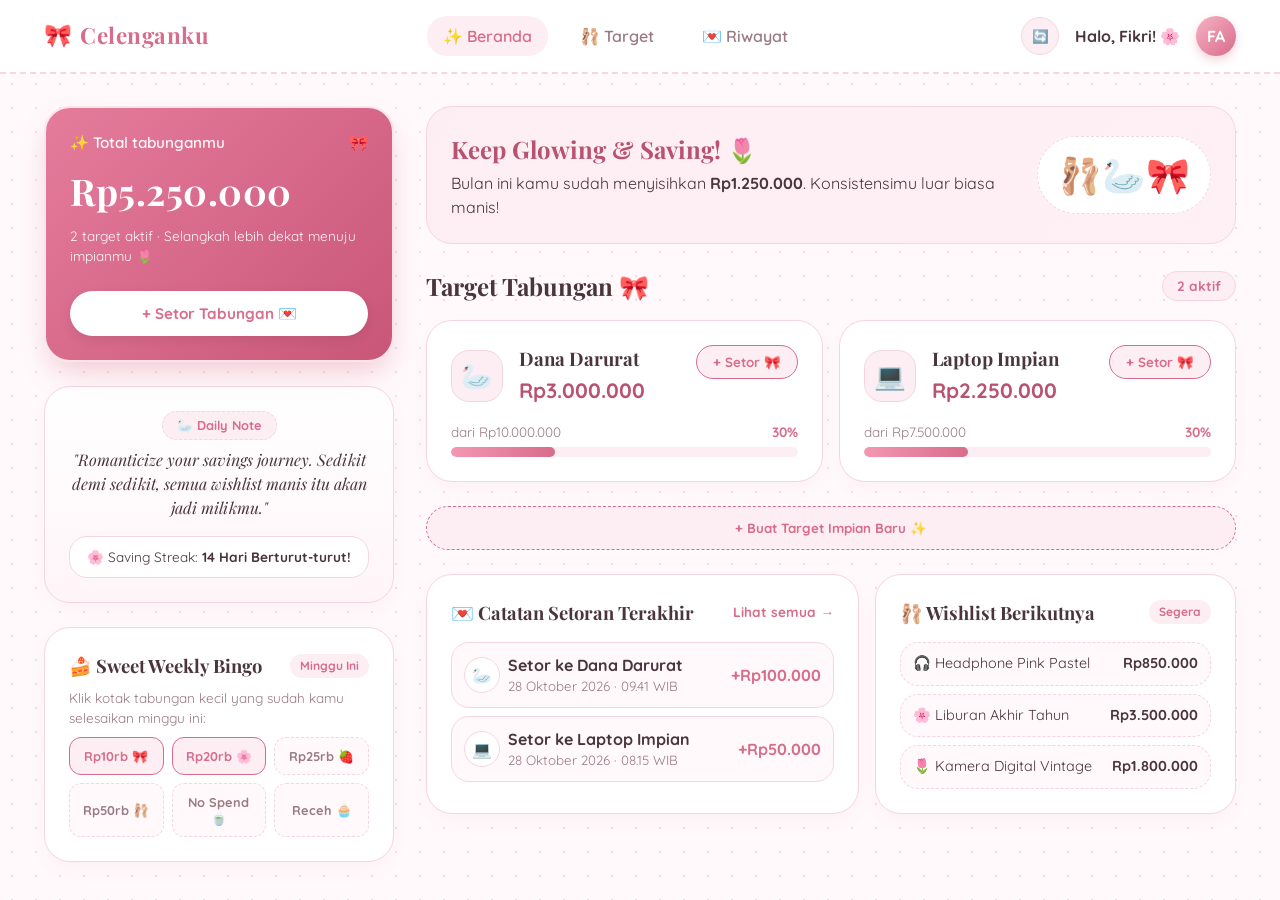
==== commit 435be676: "membuat localStorage" ====
--- a/index.html
+++ b/index.html
@@ -4,7 +4,6 @@
     <meta charset="UTF-8">
     <meta name="viewport" content="width=device-width, initial-scale=1.0">
     <title>Celenganku 🎀 Dashboard</title>
-    <!-- Google Fonts untuk nuansa Coquette -->
     <link href="https://fonts.googleapis.com/css2?family=Playfair+Display:ital,wght@0,600;0,700;1,600&family=Quicksand:wght@500;600;700&display=swap" rel="stylesheet">
     <link rel="stylesheet" href="style.css">
 </head>
@@ -19,12 +18,12 @@
             
             <nav class="top-nav" id="top-nav">
                 <a href="index.html" class="nav-item active">✨ Beranda</a>
-                <a href="#target-section" class="nav-item">🩰 Target</a>
+                <a href="index.html#target-section" class="nav-item">🩰 Target</a>
                 <a href="riwayat.html" class="nav-item">💌 Riwayat</a>
             </nav>
 
             <div class="user-profile">
-                <button class="icon-btn" aria-label="Notifikasi">🔔</button>
+                <button class="icon-btn" id="btn-reset-data" title="Reset Data ke Awal" aria-label="Reset Data">🔄</button>
                 <div class="user-info">
                     <span class="greeting">Halo, Fikri! 🌸</span>
                 </div>
@@ -38,7 +37,6 @@
     <main class="dashboard-container">
         <!-- Kolom Kiri: Ringkasan, Afirmasi & Tantangan -->
         <aside class="dashboard-sidebar">
-            <!-- Kartu Saldo Utama -->
             <section class="total-balance-card">
                 <div class="card-header">
                     <p>✨ Total tabunganmu</p>
@@ -49,7 +47,6 @@
                 <button class="btn-light" id="btn-setor-umum">+ Setor Tabungan 💌</button>
             </section>
 
-            <!-- Kartu Afirmasi Harian (Mengisi ruang kosong di sidebar) -->
             <section class="coquette-widget quote-widget">
                 <div class="widget-ribbon">🦢 Daily Note</div>
                 <p class="quote-text">"Romanticize your savings journey. Sedikit demi sedikit, semua wishlist manis itu akan jadi milikmu."</p>
@@ -58,7 +55,6 @@
                 </div>
             </section>
 
-            <!-- Mini Savings Challenge Interaktif -->
             <section class="coquette-widget challenge-widget">
                 <div class="widget-header">
                     <h3>🍰 Sweet Weekly Bingo</h3>
@@ -78,11 +74,10 @@
 
         <!-- Kolom Kanan: Banner, Daftar Target, Aktivitas & Wishlist -->
         <section class="dashboard-content" id="target-section">
-            <!-- Banner Sambutan Manis -->
             <div class="welcome-banner">
                 <div class="banner-text">
                     <h2>Keep Glowing & Saving! 🌷</h2>
-                    <p>Bulan ini kamu sudah menyisihkan <strong>Rp1.250.000</strong>. Konsistensimu luar biasa manis!</p>
+                    <p>Bulan ini kamu sudah menyisihkan <strong id="banner-total-setoran">Rp1.250.000</strong>. Konsistensimu luar biasa manis!</p>
                 </div>
                 <div class="banner-illustration">🩰🦢🎀</div>
             </div>
@@ -144,9 +139,7 @@
             
             <button class="btn-secondary btn-block mt-lg">+ Buat Target Impian Baru ✨</button>
 
-            <!-- Bagian Tambahan agar Layar Lebar Penuh & Estetik -->
             <div class="bottom-widgets-grid mt-lg">
-                <!-- Widget Kiri: Aktivitas Terakhir -->
                 <div class="coquette-widget">
                     <div class="widget-header">
                         <h3>💌 Catatan Setoran Terakhir</h3>
@@ -176,7 +169,6 @@
                     </div>
                 </div>
 
-                <!-- Widget Kanan: Future Wishlist -->
                 <div class="coquette-widget">
                     <div class="widget-header">
                         <h3>🩰 Wishlist Berikutnya</h3>
